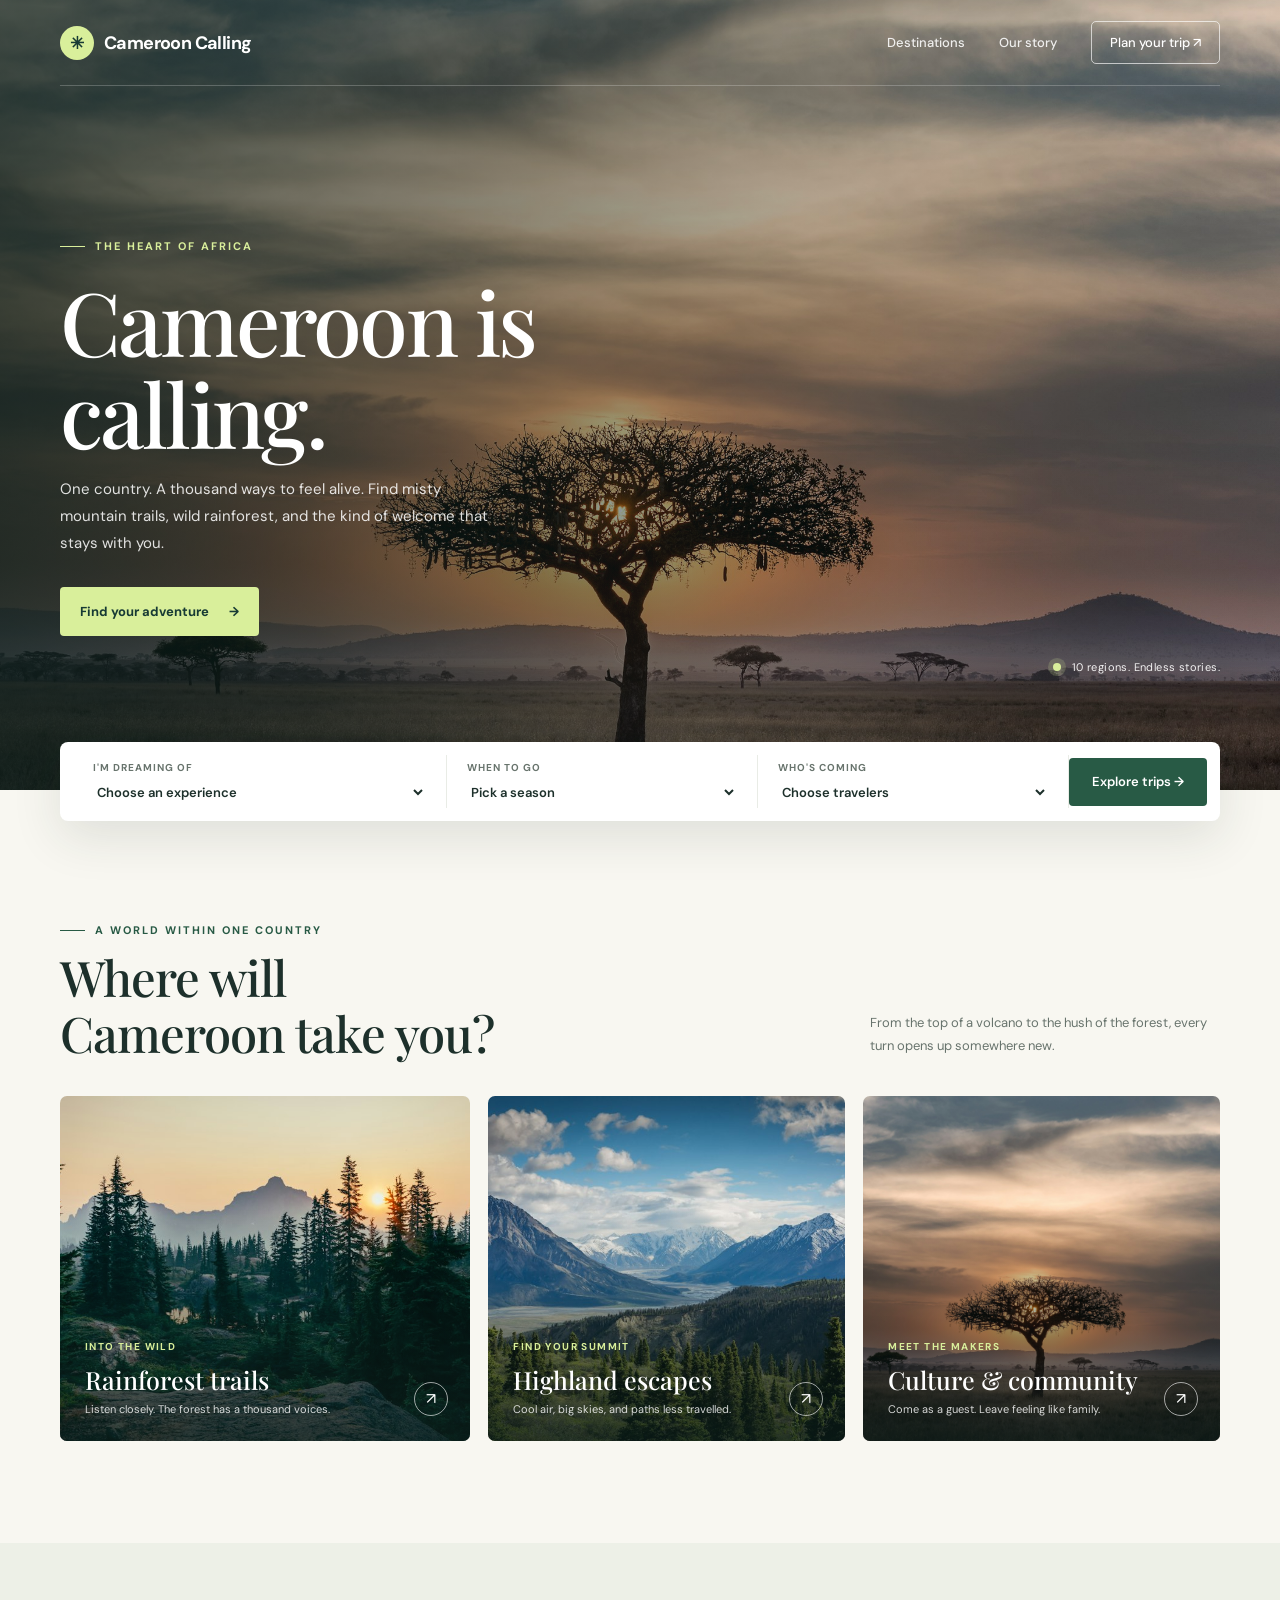
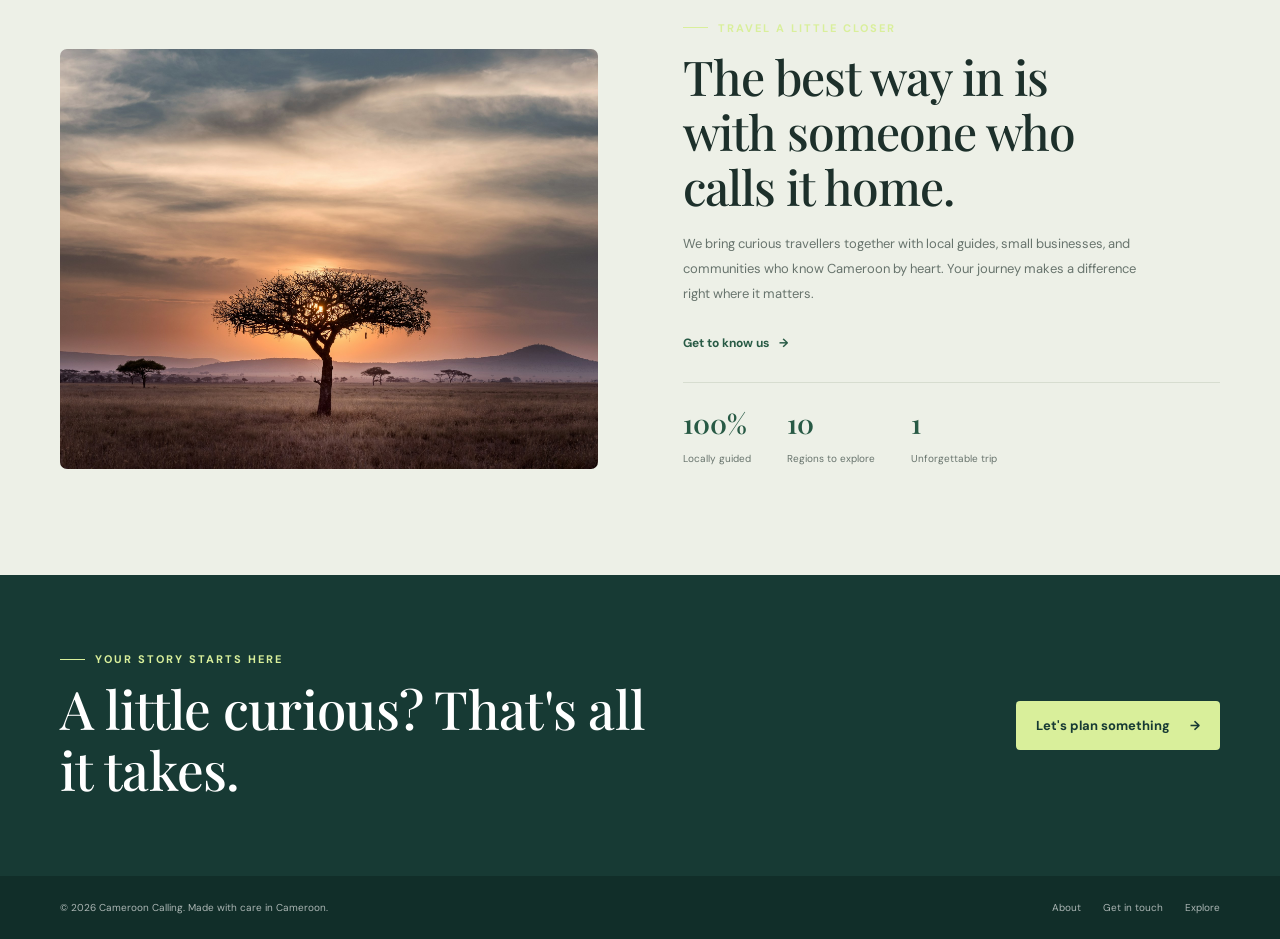
==== index.html @ 67cb5dc3 "Build Cameroon tours homepage Co-authored-by: Copilot <223556219+Copilot@users.noreply.github.com>" ====
<!DOCTYPE html>
<html lang="en">
<head>
    <meta charset="UTF-8">
    <meta name="viewport" content="width=device-width, initial-scale=1.0">
    <meta name="theme-color" content="#173a34">
    <meta name="description" content="Discover the best of Cameroon with guided tours through rainforests, volcanic peaks, vibrant cities, and welcoming communities.">
    <title>Cameroon Calling — Find your wild</title>
    <link rel="preconnect" href="https://fonts.googleapis.com">
    <link rel="preconnect" href="https://fonts.gstatic.com" crossorigin>
    <link href="https://fonts.googleapis.com/css2?family=DM+Sans:wght@400;500;600;700&family=Playfair+Display:wght@500;600;700&display=swap" rel="stylesheet">
    <link rel="stylesheet" href="styles.css">
</head>
<body>
    <header class="topbar">
        <nav class="nav shell" aria-label="Main navigation">
            <a class="brand" href="#" aria-label="Cameroon Calling home">
                <span class="brand-mark" aria-hidden="true">✳</span>
                Cameroon Calling
            </a>
            <div class="nav-links">
                <a href="#destinations">Destinations</a>
                <a href="#our-story">Our story</a>
                <a href="#plan-your-trip" class="nav-cta">Plan your trip <span aria-hidden="true">↗</span></a>
            </div>
        </nav>
    </header>

    <main>
        <section class="hero" aria-labelledby="hero-title">
            <div class="hero-content shell">
                <span class="eyebrow">The heart of Africa</span>
                <h1 id="hero-title">Cameroon is calling.</h1>
                <p class="hero-copy">One country. A thousand ways to feel alive. Find misty mountain trails, wild rainforest, and the kind of welcome that stays with you.</p>
                <a class="primary-link" href="#destinations">Find your adventure <span aria-hidden="true">→</span></a>
            </div>
            <div class="hero-note"><span class="note-dot" aria-hidden="true"></span> 10 regions. Endless stories.</div>
        </section>

        <section class="trip-search shell" aria-label="Find your trip">
            <form class="search-card" action="#destinations">
                <div class="search-field">
                    <label for="experience">I'm dreaming of</label>
                    <select id="experience" name="experience">
                        <option>Choose an experience</option>
                        <option>Wildlife &amp; rainforest</option>
                        <option>Mountains &amp; hiking</option>
                        <option>Culture &amp; local life</option>
                        <option>Coast &amp; relaxation</option>
                    </select>
                </div>
                <div class="search-field">
                    <label for="when">When to go</label>
                    <select id="when" name="when">
                        <option>Pick a season</option>
                        <option>November – February</option>
                        <option>March – May</option>
                        <option>June – October</option>
                    </select>
                </div>
                <div class="search-field">
                    <label for="travelers">Who's coming</label>
                    <select id="travelers" name="travelers">
                        <option>Choose travelers</option>
                        <option>Just me</option>
                        <option>Two travelers</option>
                        <option>Small group</option>
                        <option>Family adventure</option>
                    </select>
                </div>
                <button class="search-button" type="submit">Explore trips <span aria-hidden="true">→</span></button>
            </form>
        </section>

        <section class="section shell" id="destinations" aria-labelledby="destinations-title">
            <div class="section-heading">
                <div>
                    <span class="eyebrow">A world within one country</span>
                    <h2 id="destinations-title">Where will Cameroon take you?</h2>
                </div>
                <p class="section-intro">From the top of a volcano to the hush of the forest, every turn opens up somewhere new.</p>
            </div>
            <div class="destination-grid">
                <a class="destination" href="#plan-your-trip" aria-label="Explore the Cameroon rainforest">
                    <div class="destination-info">
                        <span class="destination-tag">Into the wild</span>
                        <h3>Rainforest trails</h3>
                        <p>Listen closely. The forest has a thousand voices.</p>
                    </div>
                    <span class="destination-arrow" aria-hidden="true">↗</span>
                </a>
                <a class="destination" href="#plan-your-trip" aria-label="Explore Cameroon's highlands">
                    <div class="destination-info">
                        <span class="destination-tag">Find your summit</span>
                        <h3>Highland escapes</h3>
                        <p>Cool air, big skies, and paths less travelled.</p>
                    </div>
                    <span class="destination-arrow" aria-hidden="true">↗</span>
                </a>
                <a class="destination" href="#plan-your-trip" aria-label="Explore Cameroon's culture and communities">
                    <div class="destination-info">
                        <span class="destination-tag">Meet the makers</span>
                        <h3>Culture &amp; community</h3>
                        <p>Come as a guest. Leave feeling like family.</p>
                    </div>
                    <span class="destination-arrow" aria-hidden="true">↗</span>
                </a>
            </div>
        </section>

        <section class="story" id="our-story" aria-labelledby="story-title">
            <div class="story-grid shell">
                <div class="story-image" role="img" aria-label="Lush green rainforest in Cameroon"></div>
                <div class="story-copy">
                    <span class="eyebrow">Travel a little closer</span>
                    <h2 id="story-title">The best way in is with someone who calls it home.</h2>
                    <p>We bring curious travellers together with local guides, small businesses, and communities who know Cameroon by heart. Your journey makes a difference right where it matters.</p>
                    <a class="text-link" href="#plan-your-trip">Get to know us <span aria-hidden="true">→</span></a>
                    <div class="stats" aria-label="Our impact">
                        <div class="stat"><strong>100%</strong><span>Locally guided</span></div>
                        <div class="stat"><strong>10</strong><span>Regions to explore</span></div>
                        <div class="stat"><strong>1</strong><span>Unforgettable trip</span></div>
                    </div>
                </div>
            </div>
        </section>

        <section class="closing" id="plan-your-trip" aria-labelledby="closing-title">
            <div class="closing-inner shell">
                <div>
                    <span class="eyebrow">Your story starts here</span>
                    <h2 id="closing-title">A little curious? That's all it takes.</h2>
                </div>
                <a class="primary-link" href="mailto:hello@camerooncalling.com">Let's plan something <span aria-hidden="true">→</span></a>
            </div>
        </section>
    </main>

    <footer>
        <div class="footer-inner shell">
            <p>© 2026 Cameroon Calling. Made with care in Cameroon.</p>
            <div class="footer-links">
                <a href="#our-story">About</a>
                <a href="mailto:hello@camerooncalling.com">Get in touch</a>
                <a href="#destinations">Explore</a>
            </div>
        </div>
    </footer>
</body>
</html>
---- styles.css ----
:root {
    color-scheme: light;
    --ink: #1d302b;
    --muted: #68746d;
    --green: #285a45;
    --green-dark: #173a34;
    --lime: #d9ef9b;
    --cream: #f8f7f1;
    --white: #fff;
    --serif: "Playfair Display", Georgia, serif;
    --sans: "DM Sans", Arial, sans-serif;
}

* { box-sizing: border-box; }
html { scroll-behavior: smooth; }
body { margin: 0; background: var(--cream); color: var(--ink); font-family: var(--sans); }
a { color: inherit; text-decoration: none; }
button, select { font: inherit; }
.shell { width: min(1160px, calc(100% - 64px)); margin-inline: auto; }

.topbar { position: absolute; z-index: 2; inset: 0 0 auto; color: var(--white); }
.nav { min-height: 86px; display: flex; align-items: center; justify-content: space-between; border-bottom: 1px solid rgb(255 255 255 / 22%); }
.brand { display: inline-flex; align-items: center; gap: 10px; font-size: 18px; font-weight: 700; letter-spacing: -.6px; }
.brand-mark { width: 34px; height: 34px; display: grid; place-items: center; border-radius: 50%; background: var(--lime); color: var(--green-dark); font-size: 17px; }
.nav-links { display: flex; align-items: center; gap: 34px; font-size: 13px; font-weight: 500; }
.nav-links a:not(.nav-cta) { color: rgb(255 255 255 / 88%); transition: color .2s; }
.nav-links a:not(.nav-cta):hover { color: var(--lime); }
.nav-cta { padding: 12px 18px; border: 1px solid rgb(255 255 255 / 65%); border-radius: 5px; transition: background .2s, color .2s; }
.nav-cta:hover { background: var(--white); color: var(--green-dark); }

.hero { min-height: 680px; height: min(790px, 88vh); position: relative; display: flex; align-items: center; color: var(--white); background: linear-gradient(90deg, rgb(12 32 28 / 73%) 0%, rgb(12 32 28 / 42%) 48%, rgb(12 32 28 / 8%) 100%), linear-gradient(0deg, rgb(12 32 28 / 24%), transparent 48%), url("images/cameroon-landscape.jpg") center 48% / cover; }
.hero-content { padding-top: 85px; }
.eyebrow { display: flex; align-items: center; gap: 10px; color: var(--lime); font-size: 11px; font-weight: 700; letter-spacing: 2px; text-transform: uppercase; }
.eyebrow::before { width: 25px; height: 1px; background: currentColor; content: ""; }
h1, h2, h3, p { margin-top: 0; }
h1 { max-width: 650px; margin: 22px 0 17px; font: 500 clamp(50px, 7.2vw, 88px)/1.04 var(--serif); letter-spacing: -2.6px; }
.hero-copy { max-width: 440px; margin-bottom: 30px; color: rgb(255 255 255 / 86%); font-size: 15px; line-height: 1.8; }
.primary-link { display: inline-flex; min-height: 49px; align-items: center; justify-content: center; gap: 20px; padding: 0 20px; border-radius: 4px; background: var(--lime); color: var(--green-dark); font-size: 13px; font-weight: 700; transition: background .2s, transform .2s; }
.primary-link:hover { transform: translateY(-2px); background: #e6f6bd; }
.hero-note { position: absolute; right: max(32px, calc((100vw - 1160px) / 2)); bottom: 116px; display: flex; align-items: center; gap: 11px; color: rgb(255 255 255 / 92%); font-size: 11px; letter-spacing: .4px; }
.note-dot { width: 8px; height: 8px; border-radius: 50%; background: var(--lime); box-shadow: 0 0 0 5px rgb(217 239 155 / 18%); }

.trip-search { position: relative; z-index: 1; margin-top: -48px; }
.search-card { display: grid; grid-template-columns: 1.2fr 1fr 1fr auto; align-items: center; padding: 13px; border-radius: 8px; background: var(--white); box-shadow: 0 15px 50px rgb(35 47 40 / 12%); }
.search-field { min-width: 0; padding: 6px 20px; border-right: 1px solid #e9ece6; }
.search-field label { display: block; margin-bottom: 7px; color: var(--muted); font-size: 10px; font-weight: 700; letter-spacing: 1px; text-transform: uppercase; }
.search-field select { width: 100%; border: 0; outline: 0; background: transparent; color: var(--ink); font-size: 13px; font-weight: 600; }
.search-button { min-height: 48px; padding: 0 23px; border: 0; border-radius: 4px; background: var(--green); color: var(--white); font-size: 13px; font-weight: 600; transition: background .2s; }
.search-button:hover { background: var(--green-dark); }

.section { padding: 102px 0; }
.section-heading { display: flex; align-items: end; justify-content: space-between; gap: 30px; margin-bottom: 34px; }
.section-heading h2 { max-width: 440px; margin: 12px 0 0; font: 500 clamp(34px, 4vw, 49px)/1.15 var(--serif); letter-spacing: -1px; }
.section-heading .eyebrow { color: var(--green); }
.section-intro { max-width: 350px; margin: 0 0 4px; color: var(--muted); font-size: 13px; line-height: 1.8; }
.destination-grid { display: grid; grid-template-columns: 1.15fr 1fr 1fr; gap: 18px; }
.destination { min-height: 345px; position: relative; display: flex; align-items: end; overflow: hidden; border-radius: 7px; background-position: center; background-size: cover; color: var(--white); isolation: isolate; }
.destination::before { position: absolute; z-index: -1; inset: 0; background: linear-gradient(0deg, rgb(11 30 26 / 77%), transparent 68%); content: ""; transition: background .2s; }
.destination:hover::before { background: linear-gradient(0deg, rgb(11 30 26 / 88%), rgb(11 30 26 / 10%) 85%); }
.destination:nth-child(1) { background-image: url("images/rainforest-trails.jpg"); }
.destination:nth-child(2) { background-image: url("images/highland-escapes.jpg"); }
.destination:nth-child(3) { background-image: url("images/cameroon-landscape.jpg"); }
.destination-info { width: 100%; padding: 25px; }
.destination-tag { display: inline-block; margin-bottom: 10px; color: var(--lime); font-size: 10px; font-weight: 700; letter-spacing: 1.4px; text-transform: uppercase; }
.destination h3 { margin-bottom: 6px; font: 500 25px var(--serif); }
.destination p { margin: 0; color: rgb(255 255 255 / 82%); font-size: 11px; }
.destination-arrow { position: absolute; right: 22px; bottom: 25px; width: 34px; height: 34px; display: grid; place-items: center; border: 1px solid rgb(255 255 255 / 60%); border-radius: 50%; font-size: 16px; }
.text-link { display: inline-flex; align-items: center; gap: 10px; color: var(--green); font-size: 12px; font-weight: 700; }
.text-link:hover { color: var(--green-dark); }

.story { padding: 78px 0; background: #edf0e7; }
.story-grid { display: grid; grid-template-columns: 1fr 1fr; align-items: center; gap: 85px; }
.story-image { min-height: 420px; border-radius: 7px; background: url("images/cameroon-landscape.jpg") center / cover; }
.story-copy h2 { max-width: 465px; margin: 14px 0 18px; font: 500 clamp(35px, 4vw, 48px)/1.15 var(--serif); letter-spacing: -1px; }
.story-copy > p { max-width: 470px; margin-bottom: 25px; color: var(--muted); font-size: 13px; line-height: 1.9; }
.stats { display: flex; gap: 36px; margin: 30px 0; padding-top: 22px; border-top: 1px solid #d7ddd0; }
.stat strong { display: block; margin-bottom: 5px; color: var(--green); font: 600 27px var(--serif); }
.stat span { color: var(--muted); font-size: 10px; }

.closing { padding: 77px 0; background: var(--green-dark); color: var(--white); }
.closing-inner { display: flex; align-items: center; justify-content: space-between; gap: 35px; }
.closing h2 { max-width: 630px; margin: 12px 0 0; font: 500 clamp(34px, 4.5vw, 53px)/1.14 var(--serif); letter-spacing: -.7px; }
.closing .eyebrow { color: var(--lime); }
.closing .primary-link { flex-shrink: 0; }
footer { padding: 25px 0; background: #112e29; color: rgb(255 255 255 / 65%); }
.footer-inner { display: flex; align-items: center; justify-content: space-between; gap: 20px; font-size: 10px; }
.footer-inner p { margin: 0; }
.footer-links { display: flex; gap: 22px; }
.footer-links a:hover { color: var(--lime); }

@media (max-width: 760px) {
    .shell { width: min(100% - 40px, 560px); }
    .nav { min-height: 72px; }
    .nav-links { gap: 18px; }
    .nav-links a:not(.nav-cta) { display: none; }
    .hero { min-height: 650px; height: 78vh; background-position: 56% center; }
    .hero-content { padding-top: 55px; }
    h1 { max-width: 560px; font-size: clamp(54px, 12vw, 76px); }
    .hero-note { right: 22px; bottom: 81px; font-size: 10px; }
    .search-card { grid-template-columns: 1fr 1fr; gap: 8px 0; padding: 12px; }
    .search-field { padding: 8px 11px; }
    .search-field:nth-child(2) { border-right: 0; }
    .search-field:nth-child(3) { border-top: 1px solid #e9ece6; }
    .search-button { min-height: 52px; margin-top: 5px; }
    .section { padding: 76px 0; }
    .section-heading { align-items: start; flex-direction: column; gap: 13px; }
    .destination-grid { grid-template-columns: 1fr 1fr; }
    .destination { min-height: 300px; }
    .destination:first-child { grid-column: 1 / -1; min-height: 340px; }
    .story { padding: 62px 0; }
    .story-grid { grid-template-columns: 1fr; gap: 32px; }
    .story-image { min-height: 320px; }
    .closing-inner { align-items: flex-start; flex-direction: column; }
}

@media (max-width: 460px) {
    .shell { width: calc(100% - 36px); }
    .brand { font-size: 16px; }
    .nav-cta { padding: 10px 12px; font-size: 11px; }
    .hero { min-height: 620px; }
    .hero-copy { max-width: 340px; font-size: 14px; }
    .destination-grid { grid-template-columns: 1fr; }
    .destination, .destination:first-child { min-height: 300px; grid-column: auto; }
    .stats { gap: 23px; }
    .stat strong { font-size: 24px; }
    .footer-inner { align-items: flex-start; flex-direction: column; }
}

@media (prefers-reduced-motion: reduce) {
    *, *::before, *::after { scroll-behavior: auto !important; transition-duration: .01ms !important; }
}
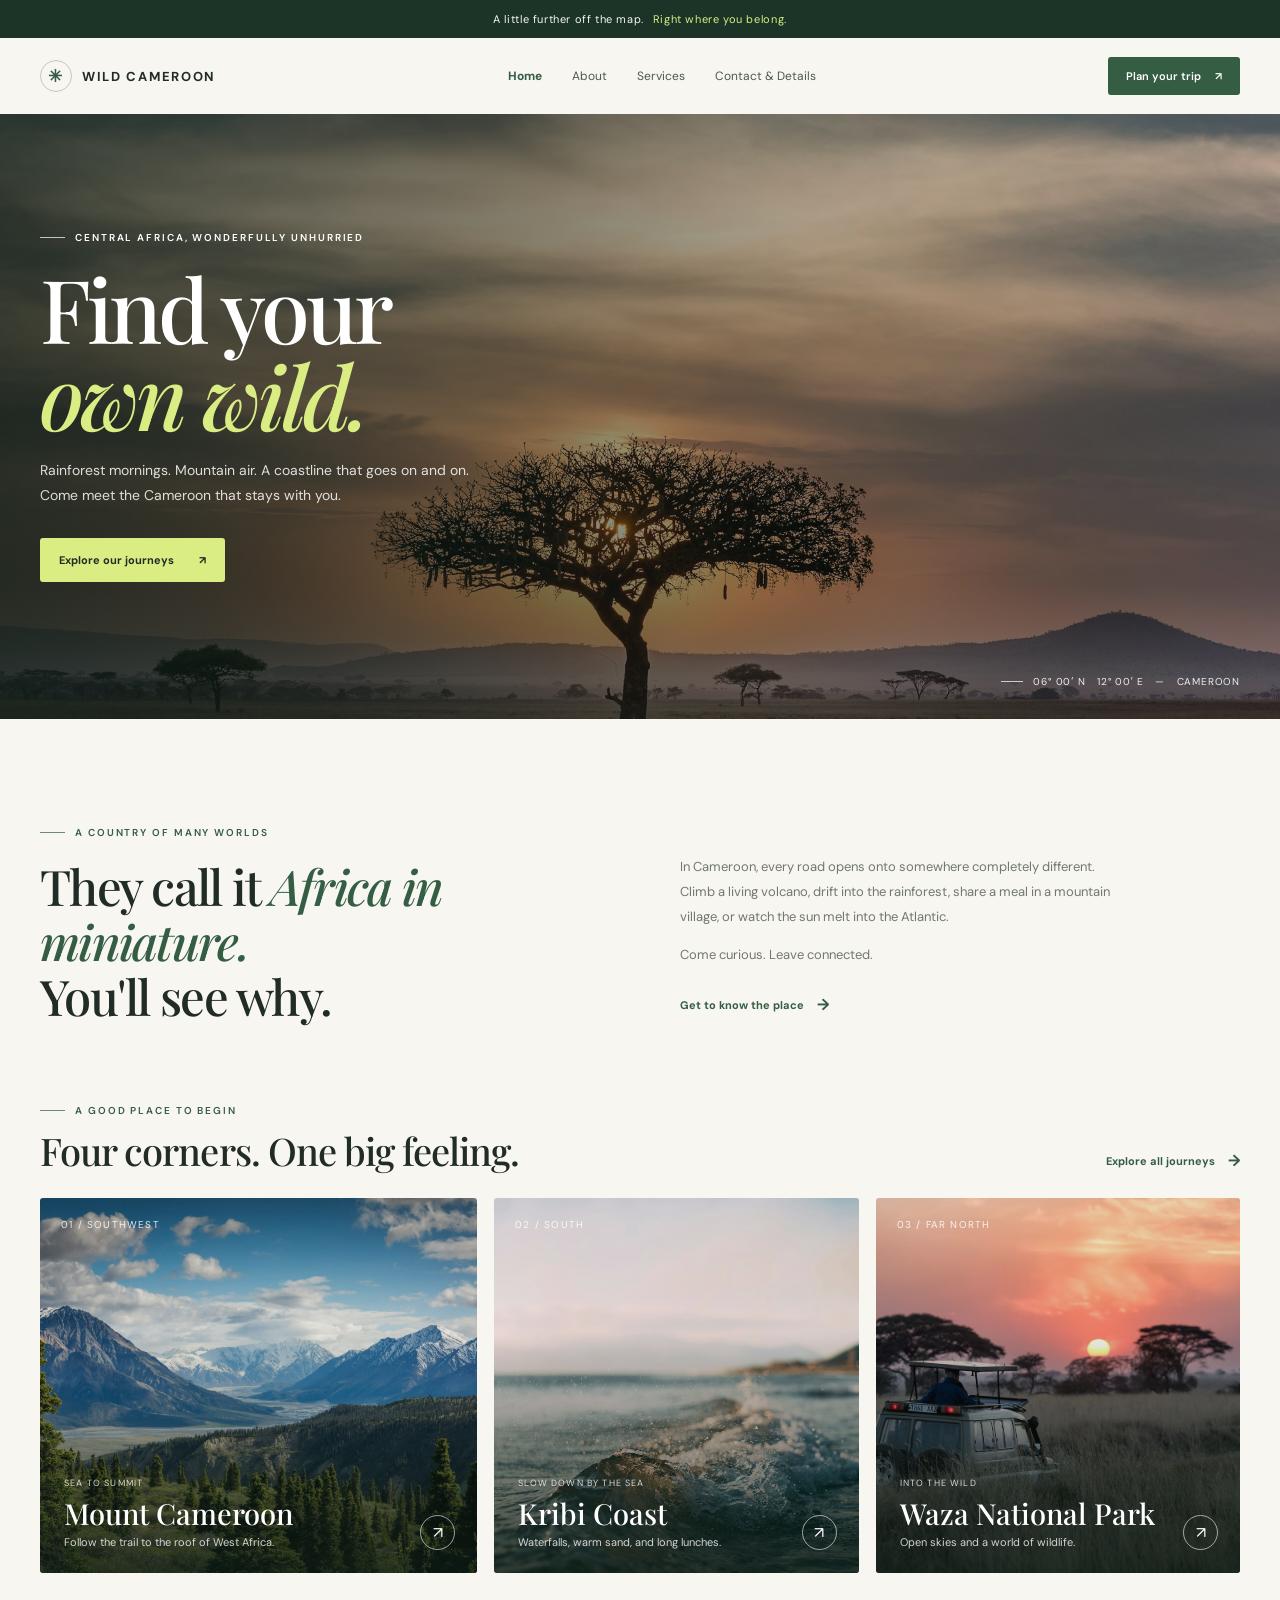
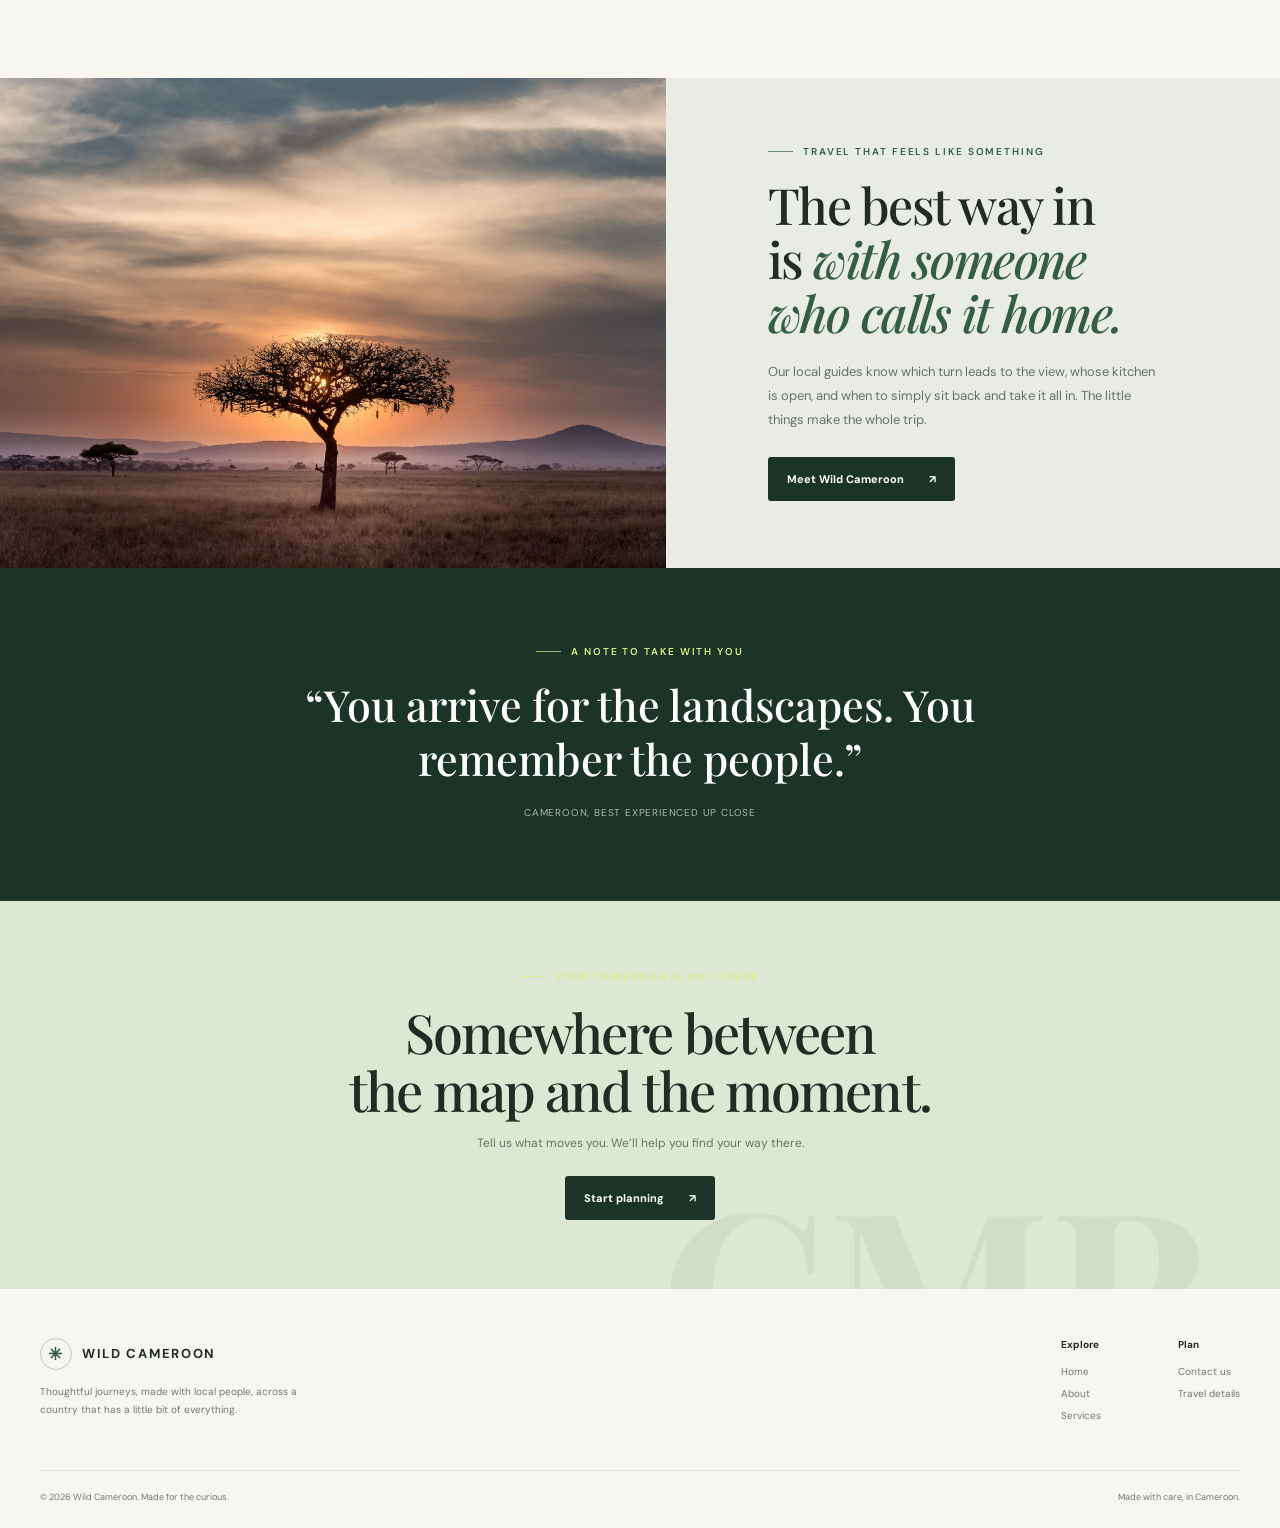
==== commit 56172602: "Build linked Cameroon travel website Add separate home, about, services, and contact pages with loca" ====
--- a/index.html
+++ b/index.html
@@ -1,150 +1,103 @@
-<!DOCTYPE html>
+<!doctype html>
 <html lang="en">
 <head>
-    <meta charset="UTF-8">
-    <meta name="viewport" content="width=device-width, initial-scale=1.0">
-    <meta name="theme-color" content="#173a34">
-    <meta name="description" content="Discover the best of Cameroon with guided tours through rainforests, volcanic peaks, vibrant cities, and welcoming communities.">
-    <title>Cameroon Calling — Find your wild</title>
-    <link rel="preconnect" href="https://fonts.googleapis.com">
-    <link rel="preconnect" href="https://fonts.gstatic.com" crossorigin>
-    <link href="https://fonts.googleapis.com/css2?family=DM+Sans:wght@400;500;600;700&family=Playfair+Display:wght@500;600;700&display=swap" rel="stylesheet">
-    <link rel="stylesheet" href="styles.css">
+  <meta charset="utf-8">
+  <meta name="viewport" content="width=device-width, initial-scale=1">
+  <meta name="theme-color" content="#f7f6f1">
+  <meta name="description" content="Discover Cameroon with Wild Cameroon: thoughtful trips, local guides, and unforgettable places from rainforest to coast.">
+  <title>Wild Cameroon | Find your own wild</title>
+  <link rel="preconnect" href="https://fonts.googleapis.com">
+  <link rel="preconnect" href="https://fonts.gstatic.com" crossorigin>
+  <link href="https://fonts.googleapis.com/css2?family=DM+Sans:wght@400;500;600;700&family=Playfair+Display:wght@500;600;700&display=swap" rel="stylesheet">
+  <link rel="stylesheet" href="styles.css">
+  <script src="script.js" defer></script>
 </head>
 <body>
-    <header class="topbar">
-        <nav class="nav shell" aria-label="Main navigation">
-            <a class="brand" href="#" aria-label="Cameroon Calling home">
-                <span class="brand-mark" aria-hidden="true">✳</span>
-                Cameroon Calling
-            </a>
-            <div class="nav-links">
-                <a href="#destinations">Destinations</a>
-                <a href="#our-story">Our story</a>
-                <a href="#plan-your-trip" class="nav-cta">Plan your trip <span aria-hidden="true">↗</span></a>
-            </div>
-        </nav>
-    </header>
+  <div class="topline">A little further off the map. <span>Right where you belong.</span></div>
+  <header class="site-header">
+    <nav class="nav shell" aria-label="Main navigation">
+      <a class="brand" href="index.html"><span class="brand-mark" aria-hidden="true">✳</span> WILD CAMEROON</a>
+      <button class="menu-toggle" type="button" aria-label="Open navigation menu" aria-expanded="false" aria-controls="nav-links">☰</button>
+      <div class="nav-links" id="nav-links">
+        <a aria-current="page" href="index.html">Home</a>
+        <a href="about.html">About</a>
+        <a href="services.html">Services</a>
+        <a href="contact.html">Contact &amp; Details</a>
+      </div>
+      <a class="nav-cta" href="contact.html">Plan your trip <span aria-hidden="true">↗</span></a>
+    </nav>
+  </header>
 
-    <main>
-        <section class="hero" aria-labelledby="hero-title">
-            <div class="hero-content shell">
-                <span class="eyebrow">The heart of Africa</span>
-                <h1 id="hero-title">Cameroon is calling.</h1>
-                <p class="hero-copy">One country. A thousand ways to feel alive. Find misty mountain trails, wild rainforest, and the kind of welcome that stays with you.</p>
-                <a class="primary-link" href="#destinations">Find your adventure <span aria-hidden="true">→</span></a>
-            </div>
-            <div class="hero-note"><span class="note-dot" aria-hidden="true"></span> 10 regions. Endless stories.</div>
-        </section>
+  <main>
+    <section class="hero hero-home">
+      <div class="shell hero-inner">
+        <p class="eyebrow">Central Africa, wonderfully unhurried</p>
+        <h1>Find your<br><em>own wild.</em></h1>
+        <p class="hero-copy">Rainforest mornings. Mountain air. A coastline that goes on and on. Come meet the Cameroon that stays with you.</p>
+        <a class="button button-light" href="services.html">Explore our journeys <span aria-hidden="true">↗</span></a>
+      </div>
+      <div class="hero-caption">06° 00′ N &nbsp; 12° 00′ E &nbsp; — &nbsp; CAMEROON</div>
+    </section>
 
-        <section class="trip-search shell" aria-label="Find your trip">
-            <form class="search-card" action="#destinations">
-                <div class="search-field">
-                    <label for="experience">I'm dreaming of</label>
-                    <select id="experience" name="experience">
-                        <option>Choose an experience</option>
-                        <option>Wildlife &amp; rainforest</option>
-                        <option>Mountains &amp; hiking</option>
-                        <option>Culture &amp; local life</option>
-                        <option>Coast &amp; relaxation</option>
-                    </select>
-                </div>
-                <div class="search-field">
-                    <label for="when">When to go</label>
-                    <select id="when" name="when">
-                        <option>Pick a season</option>
-                        <option>November – February</option>
-                        <option>March – May</option>
-                        <option>June – October</option>
-                    </select>
-                </div>
-                <div class="search-field">
-                    <label for="travelers">Who's coming</label>
-                    <select id="travelers" name="travelers">
-                        <option>Choose travelers</option>
-                        <option>Just me</option>
-                        <option>Two travelers</option>
-                        <option>Small group</option>
-                        <option>Family adventure</option>
-                    </select>
-                </div>
-                <button class="search-button" type="submit">Explore trips <span aria-hidden="true">→</span></button>
-            </form>
-        </section>
+    <section class="shell intro">
+      <div>
+        <p class="eyebrow">A country of many worlds</p>
+        <h2>They call it <em>Africa in miniature.</em><br>You'll see why.</h2>
+      </div>
+      <div class="intro-copy">
+        <p>In Cameroon, every road opens onto somewhere completely different. Climb a living volcano, drift into the rainforest, share a meal in a mountain village, or watch the sun melt into the Atlantic.</p>
+        <p>Come curious. Leave connected.</p>
+        <a class="text-link" href="about.html">Get to know the place <span aria-hidden="true">→</span></a>
+      </div>
+    </section>
 
-        <section class="section shell" id="destinations" aria-labelledby="destinations-title">
-            <div class="section-heading">
-                <div>
-                    <span class="eyebrow">A world within one country</span>
-                    <h2 id="destinations-title">Where will Cameroon take you?</h2>
-                </div>
-                <p class="section-intro">From the top of a volcano to the hush of the forest, every turn opens up somewhere new.</p>
-            </div>
-            <div class="destination-grid">
-                <a class="destination" href="#plan-your-trip" aria-label="Explore the Cameroon rainforest">
-                    <div class="destination-info">
-                        <span class="destination-tag">Into the wild</span>
-                        <h3>Rainforest trails</h3>
-                        <p>Listen closely. The forest has a thousand voices.</p>
-                    </div>
-                    <span class="destination-arrow" aria-hidden="true">↗</span>
-                </a>
-                <a class="destination" href="#plan-your-trip" aria-label="Explore Cameroon's highlands">
-                    <div class="destination-info">
-                        <span class="destination-tag">Find your summit</span>
-                        <h3>Highland escapes</h3>
-                        <p>Cool air, big skies, and paths less travelled.</p>
-                    </div>
-                    <span class="destination-arrow" aria-hidden="true">↗</span>
-                </a>
-                <a class="destination" href="#plan-your-trip" aria-label="Explore Cameroon's culture and communities">
-                    <div class="destination-info">
-                        <span class="destination-tag">Meet the makers</span>
-                        <h3>Culture &amp; community</h3>
-                        <p>Come as a guest. Leave feeling like family.</p>
-                    </div>
-                    <span class="destination-arrow" aria-hidden="true">↗</span>
-                </a>
-            </div>
-        </section>
+    <section class="shell section-block">
+      <div class="section-head">
+        <div><p class="eyebrow">A good place to begin</p><h2>Four corners. One big feeling.</h2></div>
+        <a class="text-link" href="services.html">Explore all journeys <span aria-hidden="true">→</span></a>
+      </div>
+      <div class="destination-grid">
+        <a class="destination-card destination-mountain" href="services.html"><span class="card-number">01 / SOUTHWEST</span><div class="card-content"><small>Sea to summit</small><h3>Mount Cameroon</h3><p>Follow the trail to the roof of West Africa.</p></div><span class="card-arrow" aria-hidden="true">↗</span></a>
+        <a class="destination-card destination-coast" href="services.html"><span class="card-number">02 / SOUTH</span><div class="card-content"><small>Slow down by the sea</small><h3>Kribi Coast</h3><p>Waterfalls, warm sand, and long lunches.</p></div><span class="card-arrow" aria-hidden="true">↗</span></a>
+        <a class="destination-card destination-wildlife" href="services.html"><span class="card-number">03 / FAR NORTH</span><div class="card-content"><small>Into the wild</small><h3>Waza National Park</h3><p>Open skies and a world of wildlife.</p></div><span class="card-arrow" aria-hidden="true">↗</span></a>
+      </div>
+    </section>
 
-        <section class="story" id="our-story" aria-labelledby="story-title">
-            <div class="story-grid shell">
-                <div class="story-image" role="img" aria-label="Lush green rainforest in Cameroon"></div>
-                <div class="story-copy">
-                    <span class="eyebrow">Travel a little closer</span>
-                    <h2 id="story-title">The best way in is with someone who calls it home.</h2>
-                    <p>We bring curious travellers together with local guides, small businesses, and communities who know Cameroon by heart. Your journey makes a difference right where it matters.</p>
-                    <a class="text-link" href="#plan-your-trip">Get to know us <span aria-hidden="true">→</span></a>
-                    <div class="stats" aria-label="Our impact">
-                        <div class="stat"><strong>100%</strong><span>Locally guided</span></div>
-                        <div class="stat"><strong>10</strong><span>Regions to explore</span></div>
-                        <div class="stat"><strong>1</strong><span>Unforgettable trip</span></div>
-                    </div>
-                </div>
-            </div>
-        </section>
+    <section class="split-feature">
+      <div class="split-image image-forest" role="img" aria-label="Lush green landscape"></div>
+      <div class="split-copy">
+        <p class="eyebrow">Travel that feels like something</p>
+        <h2>The best way in<br>is <em>with someone who calls it home.</em></h2>
+        <p>Our local guides know which turn leads to the view, whose kitchen is open, and when to simply sit back and take it all in. The little things make the whole trip.</p>
+        <a class="button button-dark" href="about.html">Meet Wild Cameroon <span aria-hidden="true">↗</span></a>
+      </div>
+    </section>
 
-        <section class="closing" id="plan-your-trip" aria-labelledby="closing-title">
-            <div class="closing-inner shell">
-                <div>
-                    <span class="eyebrow">Your story starts here</span>
-                    <h2 id="closing-title">A little curious? That's all it takes.</h2>
-                </div>
-                <a class="primary-link" href="mailto:hello@camerooncalling.com">Let's plan something <span aria-hidden="true">→</span></a>
-            </div>
-        </section>
-    </main>
+    <section class="quote-band">
+      <p class="eyebrow">A note to take with you</p>
+      <blockquote>“You arrive for the landscapes. You remember the people.”</blockquote>
+      <p>Cameroon, best experienced up close</p>
+    </section>
 
-    <footer>
-        <div class="footer-inner shell">
-            <p>© 2026 Cameroon Calling. Made with care in Cameroon.</p>
-            <div class="footer-links">
-                <a href="#our-story">About</a>
-                <a href="mailto:hello@camerooncalling.com">Get in touch</a>
-                <a href="#destinations">Explore</a>
-            </div>
+    <section class="cta">
+      <p class="eyebrow">Your Cameroon is out there</p>
+      <h2>Somewhere between<br>the map and the moment.</h2>
+      <p>Tell us what moves you. We’ll help you find your way there.</p>
+      <a class="button button-dark" href="contact.html">Start planning <span aria-hidden="true">↗</span></a>
+    </section>
+  </main>
+
+  <footer class="site-footer">
+    <div class="shell">
+      <div class="footer-top">
+        <div class="footer-brand"><a class="brand" href="index.html"><span class="brand-mark" aria-hidden="true">✳</span> WILD CAMEROON</a><p>Thoughtful journeys, made with local people, across a country that has a little bit of everything.</p></div>
+        <div class="footer-links">
+          <div class="footer-col"><strong>Explore</strong><a href="index.html">Home</a><a href="about.html">About</a><a href="services.html">Services</a></div>
+          <div class="footer-col"><strong>Plan</strong><a href="contact.html">Contact us</a><a href="contact.html#travel-details">Travel details</a></div>
         </div>
-    </footer>
+      </div>
+      <div class="footer-bottom"><span>© 2026 Wild Cameroon. Made for the curious.</span><span>Made with care, in Cameroon.</span></div>
+    </div>
+  </footer>
 </body>
 </html>
--- a/styles.css
+++ b/styles.css
@@ -1,131 +1,271 @@
 :root {
-    color-scheme: light;
-    --ink: #1d302b;
-    --muted: #68746d;
-    --green: #285a45;
-    --green-dark: #173a34;
-    --lime: #d9ef9b;
-    --cream: #f8f7f1;
-    --white: #fff;
-    --serif: "Playfair Display", Georgia, serif;
-    --sans: "DM Sans", Arial, sans-serif;
+  --ink: #202c25;
+  --muted: #72786e;
+  --paper: #f7f6f1;
+  --white: #fffefa;
+  --green: #345d43;
+  --deep: #1c3428;
+  --lime: #d9ed83;
+  --line: #e5e4dc;
+  --serif: "Playfair Display", Georgia, serif;
+  --sans: "DM Sans", Arial, sans-serif;
 }
 
 * { box-sizing: border-box; }
 html { scroll-behavior: smooth; }
-body { margin: 0; background: var(--cream); color: var(--ink); font-family: var(--sans); }
+body { margin: 0; color: var(--ink); background: var(--paper); font-family: var(--sans); -webkit-font-smoothing: antialiased; }
 a { color: inherit; text-decoration: none; }
-button, select { font: inherit; }
-.shell { width: min(1160px, calc(100% - 64px)); margin-inline: auto; }
+button, input, select, textarea { font: inherit; }
+button, a { -webkit-tap-highlight-color: transparent; }
+.shell { width: min(1200px, calc(100% - 64px)); margin-inline: auto; }
+.topline { min-height: 38px; display: flex; align-items: center; justify-content: center; gap: 9px; background: var(--deep); color: var(--paper); font-size: 11px; letter-spacing: .055em; }
+.topline span { color: var(--lime); }
+.site-header { position: relative; z-index: 5; background: var(--paper); }
+.nav { position: relative; height: 76px; display: flex; align-items: center; justify-content: space-between; }
+.brand { display: inline-flex; align-items: center; gap: 10px; font-size: 13px; font-weight: 700; letter-spacing: .13em; white-space: nowrap; }
+.brand-mark { display: grid; place-items: center; width: 32px; height: 32px; border: 1px solid #c5cabc; border-radius: 50%; color: var(--green); font-size: 17px; }
+.nav-links { display: flex; align-items: center; gap: 30px; color: #4f574f; font-size: 12px; }
+.nav-links a:hover, .nav-links a[aria-current="page"] { color: var(--green); }
+.nav-links a[aria-current="page"] { font-weight: 700; }
+.nav-cta { display: inline-flex; align-items: center; gap: 14px; padding: 12px 18px; border-radius: 3px; background: var(--green); color: white; font-size: 11px; font-weight: 600; transition: background .2s, transform .2s; }
+.nav-cta:hover, .button-dark:hover { background: #254331; transform: translateY(-1px); }
+.menu-toggle { display: none; border: 0; background: transparent; color: var(--ink); font-size: 23px; cursor: pointer; }
+.eyebrow { display: flex; align-items: center; gap: 10px; margin: 0 0 20px; font-size: 10px; font-weight: 600; letter-spacing: .19em; text-transform: uppercase; }
+.eyebrow::before { content: ""; width: 25px; height: 1px; background: currentColor; opacity: .7; }
+h1, h2, h3, p { margin-top: 0; }
+.button { display: inline-flex; align-items: center; gap: 25px; padding: 15px 19px; border: 0; border-radius: 3px; font-size: 11px; font-weight: 700; cursor: pointer; transition: background .2s, transform .2s; }
+.button-light { background: var(--lime); color: var(--ink); }
+.button-light:hover { background: #e5f59c; transform: translateY(-1px); }
+.button-dark { background: var(--deep); color: white; }
+.button-dark:hover { background: #254331; transform: translateY(-1px); }
+.hero, .page-hero { position: relative; overflow: hidden; display: flex; align-items: center; min-height: 605px; background-color: #4d6456; color: white; isolation: isolate; }
+.hero::before, .page-hero::before { position: absolute; z-index: -1; inset: 0; content: ""; background-position: center; background-size: cover; }
+.hero-home::before { background-image: linear-gradient(90deg, rgba(17,32,25,.76), rgba(17,32,25,.5) 43%, rgba(17,32,25,.08)), linear-gradient(0deg, rgba(17,32,25,.26), transparent 45%), url("images/cameroon-forest.jpg"); }
+.page-hero { min-height: 510px; }
+.page-hero-about::before { background-image: linear-gradient(90deg, rgba(17,32,25,.75), rgba(17,32,25,.22)), url("images/cameroon-forest.jpg"); }
+.page-hero-services::before { background-image: linear-gradient(90deg, rgba(17,32,25,.76), rgba(17,32,25,.24)), url("images/mount-cameroon.jpg"); }
+.page-hero-contact::before { background-image: linear-gradient(90deg, rgba(17,32,25,.76), rgba(17,32,25,.24)), url("images/travel-landscape.jpg"); }
+.hero-inner, .page-hero-inner { padding-block: 72px 92px; }
+.hero .eyebrow, .page-hero .eyebrow { color: white; }
+.hero h1, .page-hero h1 { max-width: 700px; margin-bottom: 20px; font: 500 clamp(55px, 7.4vw, 88px)/.99 var(--serif); letter-spacing: -.045em; }
+.hero h1 em, .page-hero h1 em { color: var(--lime); font-weight: 500; }
+.hero-copy { max-width: 430px; margin-bottom: 30px; color: rgba(255,255,255,.84); font-size: 14px; line-height: 1.8; }
+.hero-caption { position: absolute; right: max(32px, calc((100% - 1200px) / 2)); bottom: 31px; z-index: 1; display: flex; align-items: center; gap: 10px; color: rgba(255,255,255,.9); font-size: 10px; letter-spacing: .08em; }
+.hero-caption::before { width: 22px; height: 1px; background: rgba(255,255,255,.7); content: ""; }
+.intro { display: grid; grid-template-columns: 1fr 1fr; gap: 80px; align-items: end; padding-block: 107px 68px; }
+.intro .eyebrow, .section-head .eyebrow, .story-section .eyebrow, .services-intro .eyebrow, .contact-layout .eyebrow, .details-section .eyebrow { color: var(--green); }
+.intro h2, .story-heading h2, .services-intro h2, .contact-copy h2 { max-width: 560px; margin-bottom: 0; font: 500 clamp(36px, 4vw, 49px)/1.12 var(--serif); letter-spacing: -.035em; }
+.intro h2 em, .story-heading h2 em, .services-intro h2 em, .split-copy h2 em { color: var(--green); }
+.intro-copy { max-width: 430px; padding-bottom: 3px; color: var(--muted); font-size: 13px; line-height: 1.9; }
+.text-link { display: inline-flex; align-items: center; gap: 13px; margin-top: 10px; color: var(--green); font-size: 11px; font-weight: 700; }
+.text-link span { font-size: 16px; transition: transform .2s; }
+.text-link:hover span { transform: translateX(4px); }
+.section-block { padding-block: 12px 105px; }
+.section-head { display: flex; justify-content: space-between; align-items: end; gap: 20px; margin-bottom: 27px; }
+.section-head .eyebrow { margin-bottom: 13px; }
+.section-head h2 { margin-bottom: 0; font: 500 clamp(30px, 4vw, 38px)/1.1 var(--serif); letter-spacing: -.025em; }
+.section-head > .text-link { white-space: nowrap; }
+.destination-grid { display: grid; grid-template-columns: 1.2fr 1fr 1fr; gap: 17px; }
+.destination-card { position: relative; min-height: 375px; overflow: hidden; display: flex; align-items: end; padding: 24px; border-radius: 3px; background-position: center; background-size: cover; color: white; isolation: isolate; }
+.destination-card::before { position: absolute; z-index: -1; inset: 0; background: linear-gradient(0deg, rgba(14,29,22,.79), rgba(14,29,22,.08) 64%); content: ""; }
+.destination-card:hover { background-size: 108%; }
+.destination-mountain { background-image: url("images/mount-cameroon.jpg"); }
+.destination-coast { background-image: url("images/kribi-coast.jpg"); }
+.destination-wildlife { background-image: url("images/waza-wildlife.jpg"); }
+.card-number { position: absolute; top: 20px; left: 21px; color: rgba(255,255,255,.85); font-size: 10px; letter-spacing: .12em; }
+.card-content small { display: block; margin-bottom: 9px; color: rgba(255,255,255,.8); font-size: 9px; letter-spacing: .13em; text-transform: uppercase; }
+.card-content h3 { margin-bottom: 6px; font: 500 29px/1.1 var(--serif); }
+.card-content p { margin-bottom: 0; color: rgba(255,255,255,.8); font-size: 11px; }
+.card-arrow { position: absolute; right: 22px; bottom: 23px; display: grid; place-items: center; width: 35px; height: 35px; border: 1px solid rgba(255,255,255,.58); border-radius: 50%; transition: background .2s, color .2s; }
+.destination-card:hover .card-arrow { background: white; color: var(--ink); }
+.split-feature { display: grid; grid-template-columns: 1.04fr .96fr; min-height: 490px; background: #e8ece4; }
+.split-image { min-height: 420px; background-position: center; background-size: cover; }
+.image-forest { background-image: url("images/cameroon-forest.jpg"); }
+.image-community { background-image: url("images/cameroon-highlands.jpg"); }
+.split-copy { display: flex; flex-direction: column; justify-content: center; align-items: flex-start; padding: 62px clamp(35px, 8vw, 105px); }
+.split-copy .eyebrow { color: var(--green); }
+.split-copy h2 { margin-bottom: 20px; font: 500 clamp(35px, 4vw, 50px)/1.08 var(--serif); letter-spacing: -.03em; }
+.split-copy p:not(.eyebrow) { max-width: 390px; margin-bottom: 25px; color: #687168; font-size: 13px; line-height: 1.85; }
+.quote-band { padding: 77px 24px 82px; background: var(--deep); color: white; text-align: center; }
+.quote-band .eyebrow, .cta .eyebrow { justify-content: center; color: var(--lime); }
+.quote-band blockquote { max-width: 750px; margin: 0 auto 20px; font: 500 clamp(28px, 4vw, 43px)/1.25 var(--serif); }
+.quote-band > p:last-child { margin-bottom: 0; color: rgba(255,255,255,.64); font-size: 10px; letter-spacing: .08em; text-transform: uppercase; }
+.cta { position: relative; overflow: hidden; padding: 69px 24px; background: #dce7d4; text-align: center; }
+.cta::after { position: absolute; right: 5%; bottom: -105px; color: rgba(52,93,67,.06); content: "CMR"; font: 700 240px/.9 var(--serif); pointer-events: none; }
+.cta h2 { position: relative; z-index: 1; max-width: 600px; margin: 0 auto 15px; font: 500 clamp(37px, 5vw, 54px)/1.08 var(--serif); letter-spacing: -.035em; }
+.cta p:not(.eyebrow) { position: relative; z-index: 1; margin-bottom: 25px; color: #697569; font-size: 12px; }
+.cta .button { position: relative; z-index: 1; }
+.site-footer { padding: 49px 0 25px; background: var(--paper); }
+.footer-top { display: flex; justify-content: space-between; gap: 34px; padding-bottom: 39px; border-bottom: 1px solid var(--line); }
+.footer-brand p { max-width: 260px; margin: 13px 0 0; color: var(--muted); font-size: 10px; line-height: 1.8; }
+.footer-links { display: flex; gap: clamp(25px, 6vw, 78px); }
+.footer-col strong { display: block; margin-bottom: 14px; font-size: 10px; }
+.footer-col a { display: block; margin: 9px 0; color: var(--muted); font-size: 10px; }
+.footer-col a:hover { color: var(--green); }
+.footer-bottom { display: flex; justify-content: space-between; gap: 15px; padding-top: 20px; color: var(--muted); font-size: 9px; }
+.story-section { display: grid; grid-template-columns: .9fr 1.1fr; gap: 90px; padding-block: 100px; }
+.story-heading h2 { max-width: 450px; }
+.story-copy { max-width: 550px; color: var(--muted); font-size: 13px; line-height: 1.9; }
+.story-copy p + p { margin-top: 18px; }
+.about-feature { margin-bottom: 0; }
+.values-section { padding-block: 90px 100px; }
+.values-section .section-head { margin-bottom: 32px; }
+.values-grid { display: grid; grid-template-columns: repeat(3, 1fr); gap: 18px; }
+.value-card, .detail-card { padding: 26px; border: 1px solid var(--line); background: var(--white); }
+.value-card > span, .detail-index { color: var(--green); font-size: 10px; font-weight: 700; letter-spacing: .1em; }
+.value-card h3, .detail-card h3 { margin: 25px 0 10px; font: 500 24px var(--serif); }
+.value-card p, .detail-card p { margin-bottom: 0; color: var(--muted); font-size: 11px; line-height: 1.8; }
+.services-intro { max-width: 850px; padding-block: 86px 54px; text-align: center; }
+.services-intro .eyebrow { justify-content: center; }
+.services-intro h2 { margin: 0 auto 18px; }
+.services-intro > p:last-child { max-width: 520px; margin: auto; color: var(--muted); font-size: 13px; line-height: 1.85; }
+.services-list { padding-bottom: 95px; }
+.service-card { display: grid; grid-template-columns: .92fr 1.08fr; min-height: 360px; margin-bottom: 24px; background: #e8ece4; }
+.service-card.service-reverse { grid-template-columns: 1.08fr .92fr; }
+.service-reverse .service-image { order: 2; }
+.service-image { min-height: 340px; background-position: center; background-size: cover; }
+.service-mountain { background-image: url("images/mount-cameroon.jpg"); }
+.service-coast { background-image: url("images/kribi-coast.jpg"); }
+.service-wildlife { background-image: url("images/waza-wildlife.jpg"); }
+.service-body { align-self: center; padding: 38px clamp(28px, 5vw, 64px); }
+.service-body .eyebrow { margin-bottom: 12px; color: var(--green); font-size: 9px; }
+.service-body h2 { margin-bottom: 13px; font: 500 34px/1.12 var(--serif); }
+.service-body > p:not(.eyebrow), .service-body li { color: #687168; font-size: 11px; line-height: 1.8; }
+.service-body ul { margin: 15px 0 18px; padding-left: 17px; }
+.custom-trip { padding-block: 62px; background: var(--deep); color: white; }
+.custom-trip-inner { display: flex; justify-content: space-between; align-items: center; gap: 25px; }
+.custom-trip .eyebrow { color: var(--lime); }
+.custom-trip h2 { margin-bottom: 0; font: 500 clamp(34px, 4vw, 45px)/1.1 var(--serif); }
+.transport-section { padding-block: 90px 100px; background: #eef0e9; }
+.transport-heading { max-width: 690px; margin: 0 auto 65px; text-align: center; }
+.transport-heading .eyebrow { justify-content: center; color: var(--green); }
+.transport-heading h2 { margin-bottom: 16px; font: 500 clamp(38px, 5vw, 54px)/1.08 var(--serif); letter-spacing: -.035em; }
+.transport-heading > p:last-child { max-width: 570px; margin-inline: auto; color: var(--muted); font-size: 12px; line-height: 1.85; }
+.transport-group { margin-bottom: 70px; }
+.transport-group .section-head { margin-bottom: 24px; }
+.transport-group .section-head h3, .airline-content h3 { margin-bottom: 0; font: 500 clamp(29px, 4vw, 38px)/1.12 var(--serif); }
+.operator-grid { display: grid; grid-template-columns: repeat(3, minmax(0, 1fr)); gap: 18px; }
+.operator-card { overflow: hidden; background: var(--white); }
+.operator-card > img { display: block; width: 100%; height: 195px; object-fit: cover; }
+.operator-body { padding: 20px 21px 22px; }
+.operator-category { color: var(--green); font-size: 9px; font-weight: 700; letter-spacing: .1em; text-transform: uppercase; }
+.operator-body h4 { margin: 8px 0 10px; font: 500 23px/1.2 var(--serif); }
+.operator-body p, .airline-content > p:not(.eyebrow):not(.image-disclaimer) { color: var(--muted); font-size: 11px; line-height: 1.8; }
+.operator-body .text-link { margin-top: 6px; }
+.image-disclaimer { margin: 15px 0 0; color: var(--muted); font-size: 9px; line-height: 1.7; }
+.airline-panel { display: grid; grid-template-columns: .8fr 1.2fr; background: var(--white); }
+.airline-visual { min-height: 460px; }
+.airline-visual img { display: block; width: 100%; height: 100%; min-height: 460px; object-fit: cover; }
+.airline-content { align-self: center; padding: clamp(28px, 5vw, 58px); }
+.airline-content .eyebrow { color: var(--green); }
+.airline-content h3 { margin-bottom: 14px; }
+.airline-list { margin-top: 21px; border-top: 1px solid var(--line); }
+.airline-list a { display: flex; justify-content: space-between; align-items: center; gap: 15px; padding: 12px 2px; border-bottom: 1px solid var(--line); color: var(--green); }
+.airline-list a:hover { color: var(--deep); }
+.airline-list strong, .airline-list small { display: block; }
+.airline-list strong { font-size: 11px; }
+.airline-list small { margin-top: 4px; color: var(--muted); font-size: 9px; }
+.contact-layout { display: grid; grid-template-columns: .85fr 1.15fr; gap: 80px; padding-block: 92px 100px; }
+.contact-copy h2 { margin-bottom: 18px; }
+.contact-copy > p:not(.eyebrow) { max-width: 420px; color: var(--muted); font-size: 12px; line-height: 1.9; }
+.contact-note { display: flex; gap: 13px; margin-top: 33px; padding: 19px; background: #e8ece4; }
+.note-icon { color: var(--green); }
+.contact-note strong { font-size: 11px; }
+.contact-note p { margin: 7px 0 0; color: var(--muted); font-size: 10px; line-height: 1.7; }
+.contact-form { display: grid; grid-template-columns: 1fr; gap: 9px; }
+.contact-form label { margin-top: 8px; font-size: 10px; font-weight: 700; }
+.contact-form input, .contact-form select, .contact-form textarea { width: 100%; padding: 13px 14px; border: 1px solid #dcded5; border-radius: 2px; outline-color: var(--green); background: var(--white); color: var(--ink); font-size: 11px; }
+.contact-form textarea { resize: vertical; }
+.contact-form .button { justify-self: start; margin-top: 7px; }
+.form-note { min-height: 20px; margin-bottom: 0; color: var(--green); font-size: 11px; line-height: 1.7; }
+.details-section { padding-block: 80px 95px; background: #e8ece4; }
+.details-section .section-head { margin-bottom: 30px; }
+.details-grid { display: grid; grid-template-columns: repeat(3, 1fr); gap: 17px; }
 
-.topbar { position: absolute; z-index: 2; inset: 0 0 auto; color: var(--white); }
-.nav { min-height: 86px; display: flex; align-items: center; justify-content: space-between; border-bottom: 1px solid rgb(255 255 255 / 22%); }
-.brand { display: inline-flex; align-items: center; gap: 10px; font-size: 18px; font-weight: 700; letter-spacing: -.6px; }
-.brand-mark { width: 34px; height: 34px; display: grid; place-items: center; border-radius: 50%; background: var(--lime); color: var(--green-dark); font-size: 17px; }
-.nav-links { display: flex; align-items: center; gap: 34px; font-size: 13px; font-weight: 500; }
-.nav-links a:not(.nav-cta) { color: rgb(255 255 255 / 88%); transition: color .2s; }
-.nav-links a:not(.nav-cta):hover { color: var(--lime); }
-.nav-cta { padding: 12px 18px; border: 1px solid rgb(255 255 255 / 65%); border-radius: 5px; transition: background .2s, color .2s; }
-.nav-cta:hover { background: var(--white); color: var(--green-dark); }
-
-.hero { min-height: 680px; height: min(790px, 88vh); position: relative; display: flex; align-items: center; color: var(--white); background: linear-gradient(90deg, rgb(12 32 28 / 73%) 0%, rgb(12 32 28 / 42%) 48%, rgb(12 32 28 / 8%) 100%), linear-gradient(0deg, rgb(12 32 28 / 24%), transparent 48%), url("images/cameroon-landscape.jpg") center 48% / cover; }
-.hero-content { padding-top: 85px; }
-.eyebrow { display: flex; align-items: center; gap: 10px; color: var(--lime); font-size: 11px; font-weight: 700; letter-spacing: 2px; text-transform: uppercase; }
-.eyebrow::before { width: 25px; height: 1px; background: currentColor; content: ""; }
-h1, h2, h3, p { margin-top: 0; }
-h1 { max-width: 650px; margin: 22px 0 17px; font: 500 clamp(50px, 7.2vw, 88px)/1.04 var(--serif); letter-spacing: -2.6px; }
-.hero-copy { max-width: 440px; margin-bottom: 30px; color: rgb(255 255 255 / 86%); font-size: 15px; line-height: 1.8; }
-.primary-link { display: inline-flex; min-height: 49px; align-items: center; justify-content: center; gap: 20px; padding: 0 20px; border-radius: 4px; background: var(--lime); color: var(--green-dark); font-size: 13px; font-weight: 700; transition: background .2s, transform .2s; }
-.primary-link:hover { transform: translateY(-2px); background: #e6f6bd; }
-.hero-note { position: absolute; right: max(32px, calc((100vw - 1160px) / 2)); bottom: 116px; display: flex; align-items: center; gap: 11px; color: rgb(255 255 255 / 92%); font-size: 11px; letter-spacing: .4px; }
-.note-dot { width: 8px; height: 8px; border-radius: 50%; background: var(--lime); box-shadow: 0 0 0 5px rgb(217 239 155 / 18%); }
-
-.trip-search { position: relative; z-index: 1; margin-top: -48px; }
-.search-card { display: grid; grid-template-columns: 1.2fr 1fr 1fr auto; align-items: center; padding: 13px; border-radius: 8px; background: var(--white); box-shadow: 0 15px 50px rgb(35 47 40 / 12%); }
-.search-field { min-width: 0; padding: 6px 20px; border-right: 1px solid #e9ece6; }
-.search-field label { display: block; margin-bottom: 7px; color: var(--muted); font-size: 10px; font-weight: 700; letter-spacing: 1px; text-transform: uppercase; }
-.search-field select { width: 100%; border: 0; outline: 0; background: transparent; color: var(--ink); font-size: 13px; font-weight: 600; }
-.search-button { min-height: 48px; padding: 0 23px; border: 0; border-radius: 4px; background: var(--green); color: var(--white); font-size: 13px; font-weight: 600; transition: background .2s; }
-.search-button:hover { background: var(--green-dark); }
-
-.section { padding: 102px 0; }
-.section-heading { display: flex; align-items: end; justify-content: space-between; gap: 30px; margin-bottom: 34px; }
-.section-heading h2 { max-width: 440px; margin: 12px 0 0; font: 500 clamp(34px, 4vw, 49px)/1.15 var(--serif); letter-spacing: -1px; }
-.section-heading .eyebrow { color: var(--green); }
-.section-intro { max-width: 350px; margin: 0 0 4px; color: var(--muted); font-size: 13px; line-height: 1.8; }
-.destination-grid { display: grid; grid-template-columns: 1.15fr 1fr 1fr; gap: 18px; }
-.destination { min-height: 345px; position: relative; display: flex; align-items: end; overflow: hidden; border-radius: 7px; background-position: center; background-size: cover; color: var(--white); isolation: isolate; }
-.destination::before { position: absolute; z-index: -1; inset: 0; background: linear-gradient(0deg, rgb(11 30 26 / 77%), transparent 68%); content: ""; transition: background .2s; }
-.destination:hover::before { background: linear-gradient(0deg, rgb(11 30 26 / 88%), rgb(11 30 26 / 10%) 85%); }
-.destination:nth-child(1) { background-image: url("images/rainforest-trails.jpg"); }
-.destination:nth-child(2) { background-image: url("images/highland-escapes.jpg"); }
-.destination:nth-child(3) { background-image: url("images/cameroon-landscape.jpg"); }
-.destination-info { width: 100%; padding: 25px; }
-.destination-tag { display: inline-block; margin-bottom: 10px; color: var(--lime); font-size: 10px; font-weight: 700; letter-spacing: 1.4px; text-transform: uppercase; }
-.destination h3 { margin-bottom: 6px; font: 500 25px var(--serif); }
-.destination p { margin: 0; color: rgb(255 255 255 / 82%); font-size: 11px; }
-.destination-arrow { position: absolute; right: 22px; bottom: 25px; width: 34px; height: 34px; display: grid; place-items: center; border: 1px solid rgb(255 255 255 / 60%); border-radius: 50%; font-size: 16px; }
-.text-link { display: inline-flex; align-items: center; gap: 10px; color: var(--green); font-size: 12px; font-weight: 700; }
-.text-link:hover { color: var(--green-dark); }
-
-.story { padding: 78px 0; background: #edf0e7; }
-.story-grid { display: grid; grid-template-columns: 1fr 1fr; align-items: center; gap: 85px; }
-.story-image { min-height: 420px; border-radius: 7px; background: url("images/cameroon-landscape.jpg") center / cover; }
-.story-copy h2 { max-width: 465px; margin: 14px 0 18px; font: 500 clamp(35px, 4vw, 48px)/1.15 var(--serif); letter-spacing: -1px; }
-.story-copy > p { max-width: 470px; margin-bottom: 25px; color: var(--muted); font-size: 13px; line-height: 1.9; }
-.stats { display: flex; gap: 36px; margin: 30px 0; padding-top: 22px; border-top: 1px solid #d7ddd0; }
-.stat strong { display: block; margin-bottom: 5px; color: var(--green); font: 600 27px var(--serif); }
-.stat span { color: var(--muted); font-size: 10px; }
-
-.closing { padding: 77px 0; background: var(--green-dark); color: var(--white); }
-.closing-inner { display: flex; align-items: center; justify-content: space-between; gap: 35px; }
-.closing h2 { max-width: 630px; margin: 12px 0 0; font: 500 clamp(34px, 4.5vw, 53px)/1.14 var(--serif); letter-spacing: -.7px; }
-.closing .eyebrow { color: var(--lime); }
-.closing .primary-link { flex-shrink: 0; }
-footer { padding: 25px 0; background: #112e29; color: rgb(255 255 255 / 65%); }
-.footer-inner { display: flex; align-items: center; justify-content: space-between; gap: 20px; font-size: 10px; }
-.footer-inner p { margin: 0; }
-.footer-links { display: flex; gap: 22px; }
-.footer-links a:hover { color: var(--lime); }
-
-@media (max-width: 760px) {
-    .shell { width: min(100% - 40px, 560px); }
-    .nav { min-height: 72px; }
-    .nav-links { gap: 18px; }
-    .nav-links a:not(.nav-cta) { display: none; }
-    .hero { min-height: 650px; height: 78vh; background-position: 56% center; }
-    .hero-content { padding-top: 55px; }
-    h1 { max-width: 560px; font-size: clamp(54px, 12vw, 76px); }
-    .hero-note { right: 22px; bottom: 81px; font-size: 10px; }
-    .search-card { grid-template-columns: 1fr 1fr; gap: 8px 0; padding: 12px; }
-    .search-field { padding: 8px 11px; }
-    .search-field:nth-child(2) { border-right: 0; }
-    .search-field:nth-child(3) { border-top: 1px solid #e9ece6; }
-    .search-button { min-height: 52px; margin-top: 5px; }
-    .section { padding: 76px 0; }
-    .section-heading { align-items: start; flex-direction: column; gap: 13px; }
-    .destination-grid { grid-template-columns: 1fr 1fr; }
-    .destination { min-height: 300px; }
-    .destination:first-child { grid-column: 1 / -1; min-height: 340px; }
-    .story { padding: 62px 0; }
-    .story-grid { grid-template-columns: 1fr; gap: 32px; }
-    .story-image { min-height: 320px; }
-    .closing-inner { align-items: flex-start; flex-direction: column; }
-}
-
-@media (max-width: 460px) {
-    .shell { width: calc(100% - 36px); }
-    .brand { font-size: 16px; }
-    .nav-cta { padding: 10px 12px; font-size: 11px; }
-    .hero { min-height: 620px; }
-    .hero-copy { max-width: 340px; font-size: 14px; }
-    .destination-grid { grid-template-columns: 1fr; }
-    .destination, .destination:first-child { min-height: 300px; grid-column: auto; }
-    .stats { gap: 23px; }
-    .stat strong { font-size: 24px; }
-    .footer-inner { align-items: flex-start; flex-direction: column; }
-}
-
+@media (max-width: 850px) {
+  .shell { width: min(100% - 40px, 680px); }
+  .nav-links { gap: 17px; }
+  .nav-cta { padding: 11px 13px; }
+  .hero { min-height: 565px; }
+  .page-hero { min-height: 460px; }
+  .intro { gap: 35px; padding-top: 85px; }
+  .destination-grid { grid-template-columns: 1fr 1fr; }
+  .destination-card:first-child { grid-column: span 2; min-height: 340px; }
+  .destination-card { min-height: 300px; }
+  .split-copy { padding-inline: 35px; }
+  .story-section, .contact-layout { gap: 40px; }
+  .service-card, .service-card.service-reverse { grid-template-columns: 1fr 1fr; }
+  .service-body { padding-inline: 25px; }
+  .operator-grid { grid-template-columns: 1fr 1fr; }
+  .operator-card:last-child { grid-column: span 2; }
+  .operator-card:last-child > img { height: 230px; }
+  .airline-panel { grid-template-columns: .75fr 1.25fr; }
+  .airline-content { padding: 28px 23px; }
+}
+@media (max-width: 650px) {
+  .shell { width: calc(100% - 36px); }
+  .topline { min-height: 34px; font-size: 9px; }
+  .nav { height: 65px; }
+  .brand { font-size: 11px; }
+  .brand-mark { width: 29px; height: 29px; }
+  .menu-toggle { display: block; order: 3; }
+  .nav-cta { margin-left: auto; margin-right: 14px; padding: 10px 12px; font-size: 10px; }
+  .nav-links { position: absolute; top: 65px; right: -18px; left: -18px; display: none; flex-direction: column; align-items: stretch; gap: 0; padding: 10px 18px 17px; border-top: 1px solid var(--line); background: var(--paper); box-shadow: 0 12px 18px rgba(0,0,0,.06); }
+  .nav-links.open { display: flex; }
+  .nav-links a { padding: 13px 3px; }
+  .hero { min-height: 570px; }
+  .hero-home::before { background-image: linear-gradient(90deg, rgba(17,32,25,.7), rgba(17,32,25,.23)), linear-gradient(0deg, rgba(17,32,25,.27), transparent 55%), url("images/cameroon-forest.jpg"); background-position: 58% center; }
+  .page-hero { min-height: 440px; }
+  .hero-inner, .page-hero-inner { padding-block: 48px 83px; }
+  .hero h1, .page-hero h1 { font-size: clamp(53px, 15vw, 74px); }
+  .hero-copy { max-width: 335px; font-size: 12px; }
+  .hero-caption { right: 18px; bottom: 22px; font-size: 9px; }
+  .intro { grid-template-columns: 1fr; gap: 19px; padding-block: 69px 43px; }
+  .intro h2, .story-heading h2, .services-intro h2, .contact-copy h2 { font-size: 37px; }
+  .intro-copy { font-size: 12px; }
+  .section-block { padding-bottom: 68px; }
+  .section-head { align-items: flex-start; flex-direction: column; gap: 14px; }
+  .section-head h2 { font-size: 33px; }
+  .section-head > .text-link { margin-top: 0; }
+  .destination-grid { grid-template-columns: 1fr; gap: 12px; }
+  .destination-card:first-child { grid-column: auto; min-height: 320px; }
+  .destination-card { min-height: 280px; }
+  .split-feature { grid-template-columns: 1fr; }
+  .split-image { min-height: 270px; }
+  .split-copy { padding: 41px 22px 46px; }
+  .split-copy h2 { font-size: 39px; }
+  .quote-band { padding-block: 57px; }
+  .cta { padding-block: 57px; }
+  .cta::after { right: -5%; font-size: 160px; }
+  .footer-top { flex-direction: column; padding-bottom: 28px; }
+  .footer-links { justify-content: space-between; gap: 20px; }
+  .footer-bottom { flex-direction: column; gap: 8px; }
+  .story-section { grid-template-columns: 1fr; gap: 22px; padding-block: 69px; }
+  .values-section { padding-block: 68px; }
+  .values-grid, .details-grid { grid-template-columns: 1fr; gap: 12px; }
+  .value-card h3, .detail-card h3 { margin-top: 16px; }
+  .services-intro { padding-block: 65px 39px; }
+  .services-list { padding-bottom: 60px; }
+  .service-card, .service-card.service-reverse { grid-template-columns: 1fr; margin-bottom: 16px; }
+  .service-reverse .service-image { order: 0; }
+  .service-image { min-height: 245px; }
+  .service-body { padding: 28px 22px 32px; }
+  .service-body h2 { font-size: 30px; }
+  .transport-section { padding-block: 65px; }
+  .transport-heading { margin-bottom: 45px; }
+  .transport-group { margin-bottom: 48px; }
+  .transport-group .section-head { gap: 12px; }
+  .operator-grid { grid-template-columns: 1fr; gap: 14px; }
+  .operator-card:last-child { grid-column: auto; }
+  .operator-card > img, .operator-card:last-child > img { height: 215px; }
+  .airline-panel { grid-template-columns: 1fr; }
+  .airline-visual, .airline-visual img { min-height: 230px; max-height: 280px; }
+  .airline-content { padding: 27px 21px; }
+  .custom-trip { padding-block: 45px; }
+  .custom-trip-inner { align-items: flex-start; flex-direction: column; }
+  .contact-layout { grid-template-columns: 1fr; gap: 34px; padding-block: 67px; }
+  .details-section { padding-block: 64px; }
+}
 @media (prefers-reduced-motion: reduce) {
-    *, *::before, *::after { scroll-behavior: auto !important; transition-duration: .01ms !important; }
-}
+  *, *::before, *::after { scroll-behavior: auto !important; transition-duration: .01ms !important; animation-duration: .01ms !important; animation-iteration-count: 1 !important; }
+}
